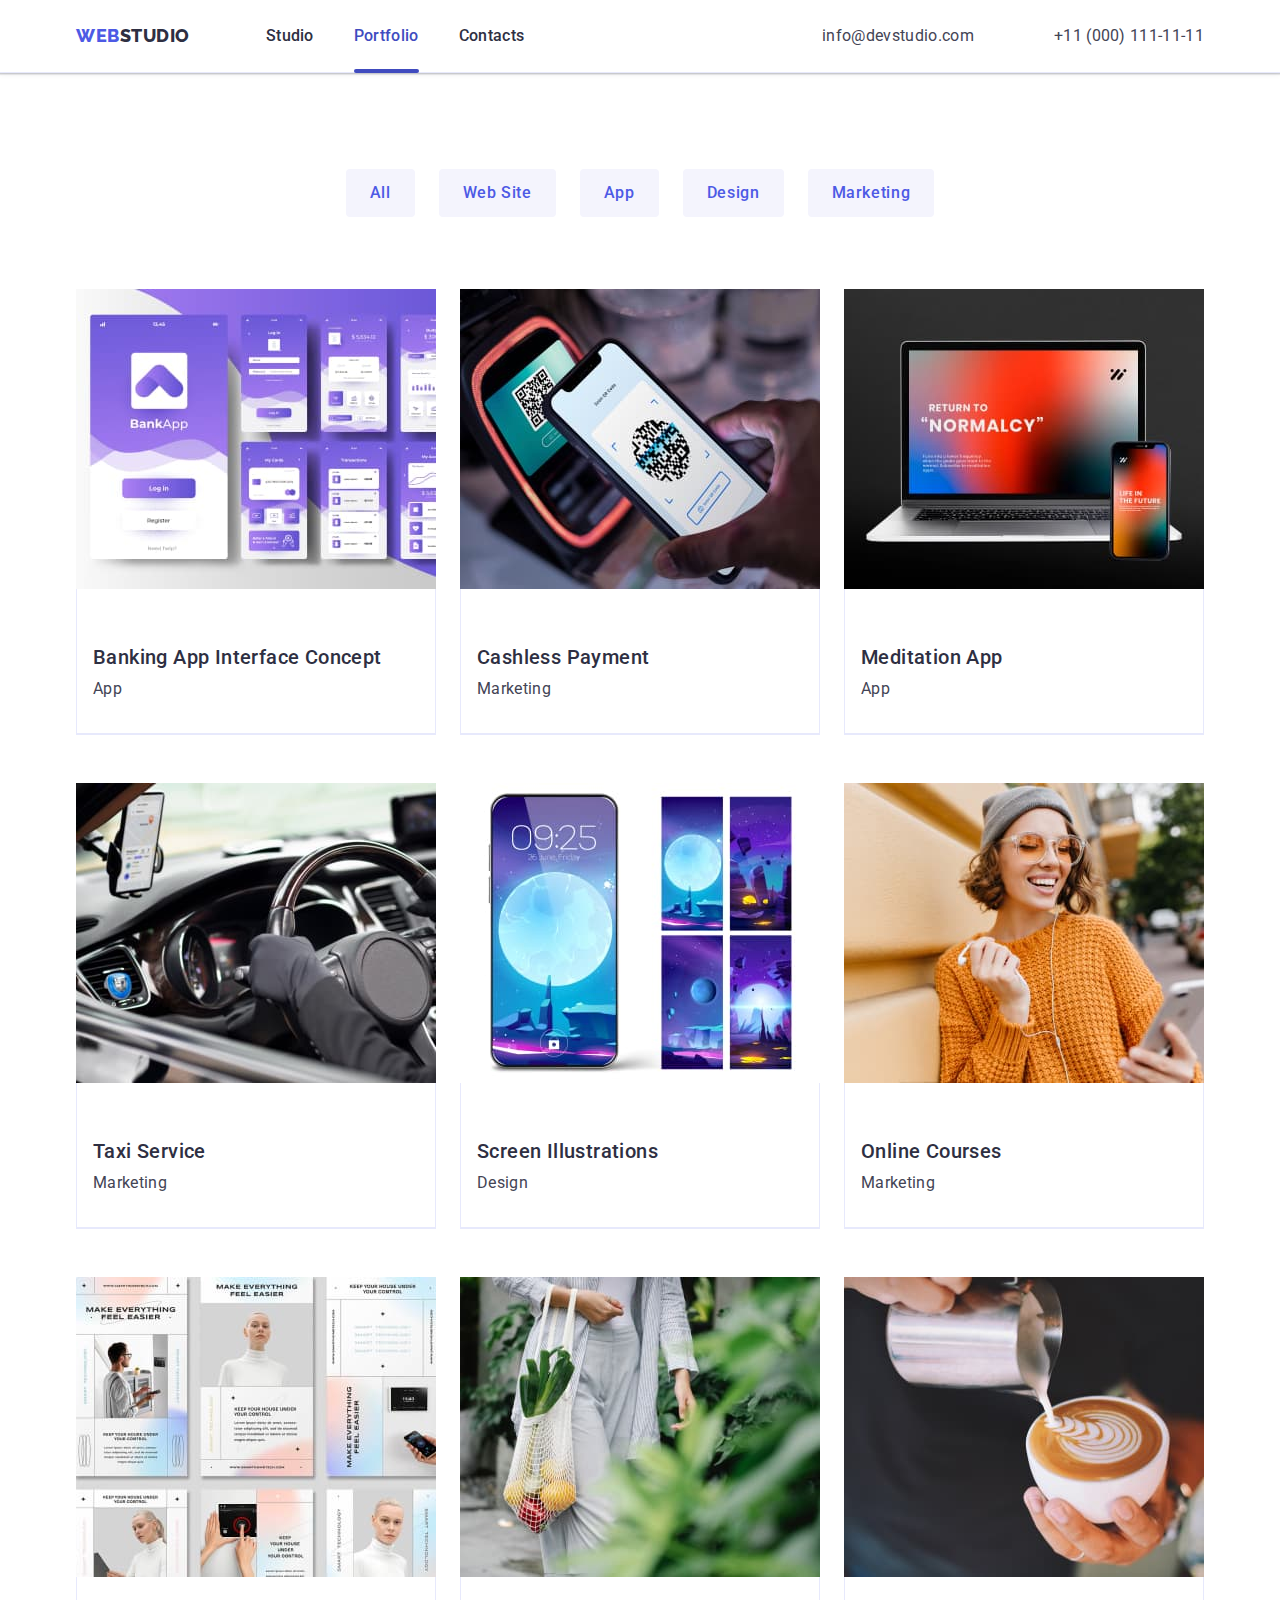
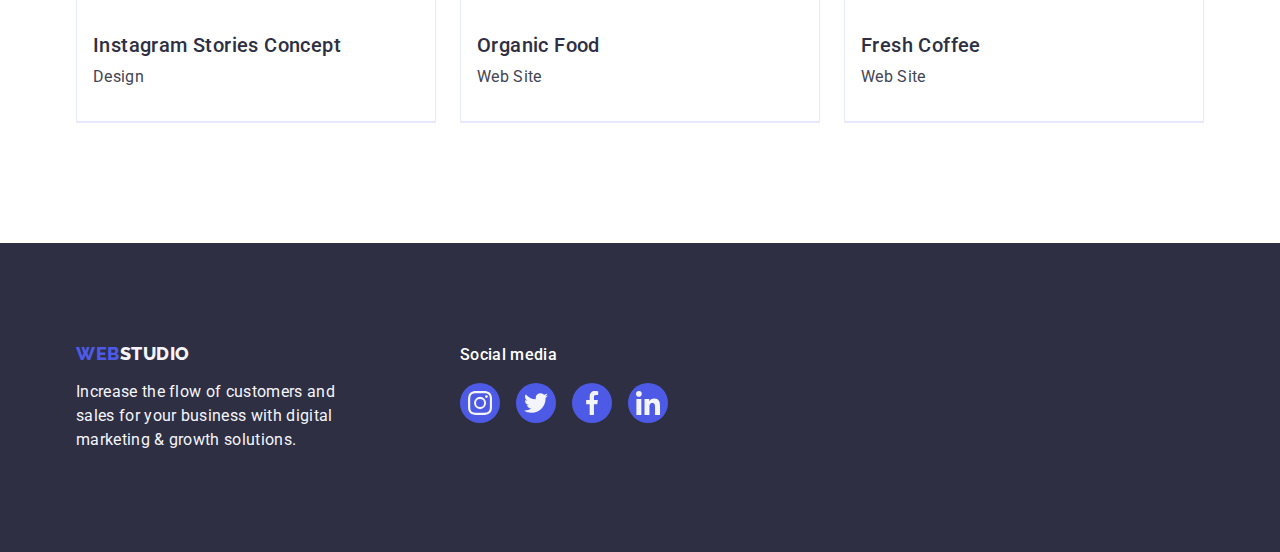
==== portfolio.html @ c42d5bab "Initial commit" ====
<!DOCTYPE html>
<html lang="en">
<head>
    <meta charset="UTF-8">
    <meta http-equiv="X-UA-Compatible" content="IE=edge">
    <meta name="viewport" content="width=device-width, initial-scale=1.0">
    <title>Document</title>
    <link rel="preconnect" href="https://fonts.googleapis.com">
<link rel="preconnect" href="https://fonts.gstatic.com" crossorigin>
<link href="https://fonts.googleapis.com/css2?family=Raleway:wght@800&family=Roboto:wght@400;500;700;900&display=swap" rel="stylesheet">
<link rel="stylesheet" href="https://cdnjs.cloudflare.com/ajax/libs/modern-normalize/1.1.0/modern-normalize.min.css">
<link rel="stylesheet" href="./css/styles.css">
</head>
<body>
    <header class="page-header">
        <div class="container main-nav">
            <nav class="logo-nav">
                <a class="logo-link link" href="./index.html">Web<span class="span-header">Studio</span></a>
                <!-- Навігація -->
                    <ul class="site-nav list">
                        <li class="items"><a class="menu-link link" href="./index.html">Studio</a></li>
                        <li class="items"><a class="menu-link link current" href="./portfolio.html">Portfolio</a></li>
                        <li class="items"><a class="menu-link link" href="">Contacts</a></li>
                    </ul>
                </nav>
                <address class="adress">
                    <ul class="auth-nav list">
                    <li class="items"><a class="link-mail link" href="mailto:info@devstudio.com">info@devstudio.com</a></li>
                    <li class="items"><a class="link-mail link" href="tel:+110001111111">+11 (000) 111-11-11</a></li>
                    </ul>
                </address>
        </div>
    </header>
    <main>
    <section class="card-filter">
        <div class="container">
            <h1 class="visually-hidden">cards</h1>
        <ul class="list btn-flex">
            <li><button class="btn-portf" type="button">All</button></li>
            <li><button class="btn-portf" type="button">Web Site</button></li>
            <li><button class="btn-portf" type="button">App</button></li>
            <li><button class="btn-portf" type="button">Design</button></li>
            <li><button class="btn-portf" type="button">Marketing</button></li>
        </ul>
    <ul class="list flex-container">
        <li class="flex-element">
            <a class="link portf-link" href="">
                <div class="product-thumb">
    <img src="./images/imgcard1.jpg" alt="screencast" width="360">
        <p class="overlay-item">14 Stylish and User-Friendly App Design Concepts · Task Manager App · Calorie Tracker App · Exotic Fruit Ecommerce App · Cloud Storage App</p>
    </div>
    <div class="link-addition">
    <h2 class="headline">Banking App Interface Concept</h2>
    <p class="lead">App</p>
    </div>
        </a>
        </li>
        <li class="flex-element">
                <a class="link portf-link" href="">
                    <div class="product-thumb">
            <img  src="./images/imgcard3.jpg" alt="phone scanner qr" width="360">
            <p class="overlay-item">14 Stylish and User-Friendly App Design Concepts · Task Manager App · Calorie Tracker App · Exotic Fruit Ecommerce App · Cloud Storage App</p>
            </div>
            <div class="link-addition">
            <h2 class="headline">Cashless Payment</h2>
            <p class="lead">Marketing</p>
        </div>
    </a>
        </li>
        <li class="flex-element">
            
                <a class="link portf-link" href="">
                    <div class="product-thumb">
            <img src="./images/imgcard2.jpg" alt="phone with computer" width="360">
            <p class="overlay-item">14 Stylish and User-Friendly App Design Concepts · Task Manager App · Calorie Tracker App · Exotic Fruit Ecommerce App · Cloud Storage App</p>
            </div>
            <div class="link-addition">
            <h2 class="headline">Meditation App</h2>
            <p class="lead">App</p>
            </div>
        </a>
        </li>
        <li class="flex-element">
                <a class="link portf-link" href="">
                    <div class="product-thumb">
            <img src="./images/imgcard4.jpg" alt="hands on the wheel" width="360">
            <p class="overlay-item">14 Stylish and User-Friendly App Design Concepts · Task Manager App · Calorie Tracker App · Exotic Fruit Ecommerce App · Cloud Storage App</p>
            </div>
            <div class="link-addition">
            <h2 class="headline">Taxi Service</h2>
            <p class="lead">Marketing</p>
        </div>
    </a>
        </li>
        <li class="flex-element">
                <a class="link portf-link" href="">
                    <div class="product-thumb">
            <img src="./images/imgcard5.jpg" alt="screens on the phone" width="360">
            <p class="overlay-item">14 Stylish and User-Friendly App Design Concepts · Task Manager App · Calorie Tracker App · Exotic Fruit Ecommerce App · Cloud Storage App</p>
            </div>
            <div class="link-addition">
            <h2 class="headline">Screen Illustrations</h2>
            <p class="lead">Design</p>
        </div>
    </a>
        </li>
        <li class="flex-element">
                <a class="link portf-link" href="">
                    <div class="product-thumb">
            <img src="./images/imgcard6.jpg" alt="the girl smiles" width="360">
            <p class="overlay-item">14 Stylish and User-Friendly App Design Concepts · Task Manager App · Calorie Tracker App · Exotic Fruit Ecommerce App · Cloud Storage App</p>
            </div>
            <div class="link-addition">
            <h2 class="headline">Online Courses</h2>
            <p class="lead">Marketing</p>
        </div>
    </a>
        </li>
        <li class="flex-element">
                <a class="link portf-link" href="">
                    <div class="product-thumb">
            <img src="./images/imgcard7.jpg" alt="Instagram screens" width="360">
            <p class="overlay-item">14 Stylish and User-Friendly App Design Concepts · Task Manager App · Calorie Tracker App · Exotic Fruit Ecommerce App · Cloud Storage App</p>
            </div>
            <div class="link-addition">
            <h2 class="headline">Instagram Stories Concept</h2>
            <p class="lead">Design</p>
        </div>
    </a>
        </li>
        <li class="flex-element">
                <a class="link portf-link" href="">
                    <div class="product-thumb">
            <img src="./images/imgcard8.jpg" alt="woman with a package of groceries" width="360">
            <p class="overlay-item">14 Stylish and User-Friendly App Design Concepts · Task Manager App · Calorie Tracker App · Exotic Fruit Ecommerce App · Cloud Storage App</p>
            </div>
            <div class="link-addition">
            <h2 class="headline">Organic Food</h2>
            <p class="lead">Web Site</p>
        </div>
    </a>
        </li>
        <li class="flex-element">
                <a class="link portf-link" href="">
                    <div class="product-thumb">
            <img src="./images/imgcard9.jpg" alt="a cup of coffee with milk" width="360">
            <p class="overlay-item">14 Stylish and User-Friendly App Design Concepts · Task Manager App · Calorie Tracker App · Exotic Fruit Ecommerce App · Cloud Storage App</p>
            </div>
            <div class="link-addition">
            <h2 class="headline">Fresh Coffee</h2>
            <p class="lead">Web Site</p>
        </div>
    </a>
        </li>
    </ul>
        </div>
    </section>
    </main>
    <!-- Підвал -->
    <footer class="foot">
        <div class="container foot-logo">
            <div class="link-foot">
            <a class="logo-link logo-foot " href="./index.html">Web<span class="footer-span">Studio</span></a>
            <p class="item-foot">Increase the flow of customers and sales for your business with digital marketing & growth solutions.</p>
        </div>
        <div>
            <p class="social-foot">Social media</p>
            <ul class="icon-list-icon list">
                <li class="icon-item">
                    <a class="a-icons link" href=""
                    target="_blank"
                    rel="noopener noreferrer">
                    <svg class="icon-team" width="24" height="24">
                        <use href="./images/icons.svg#icon-instagram2"></use>
                    </svg>
                    </a>
                </li>
                <li class="icon-item">
                    <a class="a-icons link" href=""
                    target="_blank"
                    rel="noopener noreferrer">
                    <svg class="icon-team" width="24" height="24">
                        <use href="./images/icons.svg#icon-twitter1"></use>
                    </svg>
                    </a>
                </li>
                <li class="icon-item">
                    <a class="a-icons link" href=""
                    target="_blank"
                    rel="noopener noreferrer">
                    <svg class="icon-team" width="24" height="24">
                        <use href="./images/icons.svg#icon-facebook1"></use>
                    </svg>
                    </a>
                </li>
                <li class="icon-item">
                    <a class="a-icons link" href=""
                    target="_blank"
                    rel="noopener noreferrer">
                    <svg class="icon-team" width="24" height="24">
                        <use href="./images/icons.svg#icon-linkedin1"></use>
                    </svg>
                    </a>
                </li>
            </ul>
        </div>
           </div>
    </footer>
</body>
</html>
---- css/styles.css ----
:root{
    --background-color-secondary:#F4F4FD;;
    --background-color:#FFFFFF;
    --accent-color:#4d5ae5;
    --primary-color-text:#434455;
    --secondary-color-text:#2e2f42;
    --primary-font: "Roboto", sans-serif;
    --secondary-font: "Raleway", sans-serif;
    --border-color:1px solid #E7E9FC;; 
    --card-set-gap: 24px;
    --fill-color:#f4f4fd;
    --color-a-section-five: #8e8f99;
    --border-color-hover: #404bbf; 
    --modal-background:#FCFCFC;
    --suces:#31D0AA;
    --Subtle-Text:#8E8F99;
    --background-color-close:#E7E9FC;
}
body{
    color: var(--primary-color-text) ;
    font-family: var(--primary-font);
    background-color: var(--background-color);
}

h1,
h2,
h3,
h4,
h5,
h6,
p {
  margin: 0;
}

img {
    display: block;
    max-width: 100%;
    height: auto;
  }
.visually-hidden {
    position: absolute;
    width: 1px;
    height: 1px;
    margin: -1px;
    border: 0;
    padding: 0;
    white-space: nowrap;
    clip-path: inset(100%);
    clip: rect(0 0 0 0);
    overflow: hidden;
  }


.backdrop{
    position: fixed;
    top: 0;
    left: 0;
    width: 100%;
    height: 100%;
    background: rgba(46, 47, 66, 0.4);
    transition: opacity 250ms cubic-bezier(0.4, 0, 0.2, 1),visibility 250ms cubic-bezier(0.4, 0, 0.2, 1);
}
.backdrop.is-hidden .modal{
   transform:translate(-50%,-50%) scale(0) ;
}
.is-hidden{
    visibility: hidden;
    opacity: 0;
    pointer-events: none;
}

.modal{
position: absolute;
top: 50%;
left: 50%;
transform: translate(-50%,-50%) scale(1);
transition:transform 250ms cubic-bezier(0.4, 0, 0.2, 1) ;
width: 408px;
min-height: 584px;
background: var(--modal-background);
box-shadow: 0px 1px 1px rgba(0, 0, 0, 0.14), 0px 1px 3px rgba(0, 0, 0, 0.12), 0px 2px 1px rgba(0, 0, 0, 0.2);
border-radius: 4px;
transition: transform 250ms cubic-bezier(0.4, 0, 0.2, 1);
}

.close{
position: absolute;
top:24px ;
right: 24px;
width: 24px;
height: 24px;
background: var(--background-color-close);
border: 1px solid rgba(0, 0, 0, 0.1);
display: flex;
border-radius: 50%;
align-items: center;
justify-content: center;
padding: 0;
cursor: pointer;
transition: background-color 250ms cubic-bezier(0.4, 0, 0.2, 1),border 250ms cubic-bezier(0.4, 0, 0.2, 1);
}
.close:hover
{
background-color: var(--border-color-hover);
border: none;
}
.close:focus{
background-color: var(--border-color-hover);
border: none;
}

.modal-close-icon{
    transition: fill 250ms cubic-bezier(0.4, 0, 0.2, 1);
}
.close:hover{
    fill: var(--background-color);
}
.close:focus{
    fill: var(--background-color);
}

.list{
    padding: 0;
    margin: 0;
    list-style: none;
}

.link{
    text-decoration: none;
}

.site-nav{
    display: flex;
}
 .auth-nav{
    display: flex;
    gap: 40px;
    margin-top: 24px;
 }

 .auth-nav .items + .items{
    margin-left: 40px;
 }
.site-nav .items:not(:last-child) {
    margin-right: 40px;
}

.main-nav{
    display: flex;
}

.logo-link{
    margin-right: 76px;
    font-family: var(--secondary-font);
    font-weight: 800;
    font-size: 18px;
    line-height: 1.17;
    letter-spacing: 0.03em;
    text-transform: uppercase;
color: var(--accent-color);
text-decoration: none;
}
.span-header{
    color:  var(--secondary-color-text);
}

.page-header{
    border-bottom: var(--border-color-hover);
    box-shadow: 0px 2px 1px rgba(46, 47, 66, 0.08), 0px 1px 1px rgba(46, 47, 66, 0.16), 0px 1px 6px rgba(46, 47, 66, 0.08);
}

.menu-link{
    display: block;
    font-weight: 500;
font-size: 16px;
line-height: 1.5;
letter-spacing: 0.02em;
color: var(--secondary-color-text);
padding-top: 24px;
padding-bottom: 24px;
position: relative;
transition: color 250ms cubic-bezier(0.4, 0, 0.2, 1);
}
.menu-link.current{
    color: #404bbf;
}
.menu-link:after{
    content: "";
    position: absolute;
    left: 0;
    bottom: 0;
    bottom: -1px;
    border-radius: 2px; 
    transform: scaleX(0);
    width: 100%;
    height: 4px;
    background-color: var(--border-color-hover);

    transition: color 250ms cubic-bezier(0.4, 0, 0.2, 1);
}


.menu-link:hover::after,
.menu-link:focus::after,
.menu-link.current::after{
    transform: scaleX(1);
}

.adress{
    margin-left: auto;
    font-style: normal;
    gap: 40px
}

.logo-nav{
    display: flex;
    align-items: center; 
}

.link-mail{
    font-size: 16px;
line-height: 1.5;
letter-spacing: 0.02em;
color: var(--primary-color-text);
transition: color 250ms cubic-bezier(0.4, 0, 0.2, 1);
}


.section{
    max-width: 1440px;
    height: 600px;
    margin-left: auto;
    margin-right: auto;
    background-image:linear-gradient(rgba(46, 47, 66, 0.7) ,rgba(46, 47, 66, 0.7)) ,url(../images/people-office.jpg);
    background-repeat: no-repeat;
   background-position: center;
   background-size: cover;
    background-color: var(--secondary-color-text);;
    padding-top: 188px;
    padding-bottom: 188px;
}

.title{
    margin-bottom: 48px;
    margin-left: auto;
    margin-right: auto;
    max-width: 496px;
    font-size: 56px;
line-height:1.07 ;
text-align: center;
letter-spacing: 0.02em;
color: var(--background-color);
}
.btn{
    display: block; 
    min-width: 169px;
    height: 56px;
    border: none; 
    padding: 16px 32px;
    border-radius: 4px;
    background-color:var(--accent-color);
    cursor: pointer;
    margin-left: auto;
    margin-right: auto;
    font-family: var(--primary-font);
    font-weight: 500;
font-size: 16px;
line-height: 1.5;
letter-spacing: 0.04em;
color: var(--background-color) ;
transition: background-color 250ms cubic-bezier(0.4, 0, 0.2, 1);
}
.btn:hover,
.btn:focus{
    background-color: var(--border-color-hover);
    cursor: pointer;
}

.subject{
    text-align: center;
    margin-bottom: 8px;
    font-weight: 500;
font-size: 20px;
line-height: 1.2;
letter-spacing: 0.02em;
color: var(--secondary-color-text);
}
.item{
    margin-bottom:8px;
    text-align: center;
    font-size: 16px;
line-height: 1.5;
letter-spacing: 0.02em;
color: var(--primary-color-text);
}

.item-work{
    width: calc((100% - 72px) / 4); 
}

.our-works{
    padding-bottom: 120px;
}
.heading{
    margin-top: 0;
    margin-bottom: 72px;
    font-size: 36px;
line-height: 1.11;
text-align: center;
letter-spacing: 0.02em;
text-transform: capitalize;
color: var(--secondary-color-text);
}
.background-section{
    background: var(--background-color-secondary);
    padding-top: 120px;
    padding-bottom: 120px;
}
.headline-team{
    margin-bottom: 72px; 
    font-size: 36px;
line-height: 1.11;
text-align: center;
letter-spacing: 0.02em;
text-transform: capitalize;
color: var(--secondary-color-text);
}
.bgr-text{
    background: var(--background-color);
    border-radius: 0px 0px 4px 4px;
    box-shadow: 0px 1px 6px rgba(46, 47, 66, 0.08), 0px 1px 1px rgba(46, 47, 66, 0.16), 0px 2px 1px rgba(46, 47, 66, 0.08);
}
.foot{
        padding-top: 100px;
        padding-bottom: 100px;
    background: var(--secondary-color-text);
}
.span-footer{
    color: var(--background-color-secondary);
}
.item-foot{
    margin-top: auto;
    margin-bottom: auto;
    width: 264px;
    font-size: 16px;
line-height: 24px;
letter-spacing: 0.02em;
color: var(--background-color-secondary);
}

.container{
    width: 1158px;
    padding-left: 15px;
    padding-right: 15px;
    padding: 0 15px;
    margin: 0 auto;
}

.list-container{
    margin-left: auto;
    margin-right: auto;
    width: 1158px;
}

.work-section{
    padding-top: 120px;
    padding-bottom: 120px;
}
.list-section{
    display: flex;
    gap: var(--card-set-gap); 
    list-style: none;
    margin-bottom: 0;
    margin-top: 0;
}

.foto-item{
    display: flex;
    flex-wrap: wrap;
    gap: var(--card-set-gap);
    
}
.foto-works{
    width: calc((100% - 48px) / 3);
}
.list-team{
    flex-wrap: wrap;
    margin-right: 0;
    display: flex;
    gap: var(--card-set-gap);
    
}
.worker{
    padding: 32px 16px;  
}

.logo-foot{
    display: inline-block;
    margin-right: 0;
    margin-bottom: 16px;
}
.icons-section{
    display: flex;
    align-items: center;
    justify-content: center;
    height: 112px;
    background-color: var(--fill-color);
    border-radius: 4px;
    margin-bottom: 8px;
}
.title-main{
    margin-top: 0;
    margin-bottom: 72px;
    font-size: 36px;
line-height: 1.11;
text-align: center;
letter-spacing: 0.02em;
text-transform: capitalize;
color: var(--secondary-color-text);
}
.icon-list{
    display: flex;
    justify-content: center;
    gap: var(--card-set-gap);
}
  .icon-item{
width: 40px;
height: 40px;
} 
.icon-list-icon{
     display: flex;
    justify-content: center;
    gap: 16px;
}
.a-icon{
    width: 100%;
    height: 100%;
    background-color: var(--accent-color);
    border-radius: 50%;
    display: flex;
    align-items: center;
    justify-content: center;
    transition: background-color 250ms cubic-bezier(0.4, 0, 0.2, 1);
}
.a-icon:hover,
.a-icon:focus{
    background-color: var(--border-color-hover);
    
}
.item-icon{
    width: 100%;
    height: 100%;
    display: flex;
    align-items: center;
    justify-content: center;
}

.icon-team{
    fill: var(--fill-color);
}
.foot-logo{
    display: flex;
    align-items: baseline;
}

.social-foot{
    margin-bottom: 16px;
    font-weight: 500;
    font-size: 16px;
    line-height: 1.5;
    letter-spacing: 0.02em;
    color: var(--background-color);
}
.link-foot{
    margin-right: 120px;
}

.icon-list-icon{
     display: flex;
    justify-content: center;
    gap: 16px;
}

.section-five {
    padding-top: 120px;
    padding-bottom: 120px;
}

.list-customers {
    display: flex;
    gap: var(--card-set-gap);
    margin-bottom: 72px;
   
}
.item-customers {
    width: calc((100% - 96px) / 6);
    height: 88px;
}

.customrs-link {
    width: 100%;
    height: 100%;
    border: 1px solid var(--color-a-section-five);
    border-radius: 4px;
    display: flex;
    align-items: center;
    justify-content: center;
    color: var(--color-a-section-five);
    transition: border-color 250ms cubic-bezier(0.4, 0, 0.2, 1),color 250ms cubic-bezier(0.4, 0, 0.2, 1);
}
.customrs-link:hover,
.customrs-link:focus{
    border-color: var(--border-color-hover);
}
.customrs-link:hover .icon,
.customrs-link:focus .icon{
    fill: var(--border-color-hover);
}
.icon {
    width: 104px;
    height: 56px;
    fill: var(--Subtle-Text);
}
.subject-customers{
    text-align: center;
    margin-bottom: 72px;
    font-weight: 500;
font-size: 36px;
line-height: 1.11;
letter-spacing: 0.02em;
color: var(--secondary-color-text);

}

.a-icons{
      width: 100%;
    height: 100%;
    background-color: var(--accent-color);
    border-radius: 50%;
    display: flex;
    align-items: center;
    justify-content: center;
    transition: background-color 250ms cubic-bezier(0.4, 0, 0.2, 1);
}

.a-icons:hover,
.a-icons:focus,
.a-icons:active{
    background-color:var(--suces);
    
}


/* Portfolio */
body{
    font-family: var(--primary-font);
    color: var(--primary-color-text);
}
.link-logo{
    margin-right: 76px;
    margin-top: 25.5px;
    margin-bottom: 25.5px;
    font-family: var(--secondary-font);
    font-weight: 800;
font-size: 18px;
line-height: 1.17;
letter-spacing: 0.03em;
text-transform: uppercase;
color: var(--accent-color);
}
.list{
    list-style: none; 
}

.header-span{
    color: var(--secondary-color-text);
}

.page-header{
    border-bottom: var(--border-color);

}
.menu-link{
    display: block;
    font-weight: 500;
    font-size: 16px;
    line-height: 1.5;
    letter-spacing: 0.02em;
    color: var(--secondary-color-text);
}
.adress{
    font-style: normal;
}
.portf-link{
    display: block;
    transition: box-shadow 250ms cubic-bezier(0.4, 0, 0.2, 1);
}
.link:hover,
.link:focus{
    color: var(--border-color-hover) ;
}
.adress-portfolio{
    font-style: normal;
}
.logo-nav{
    align-items: center;
}

.mail-link{
    font-size: 16px;
    line-height: 1.5;
    letter-spacing: 0.02em;
    color:var(--primary-color-text);
}
.tel-link{
    font-size: 16px;
    line-height: 1.5;
    letter-spacing: 0.02em;
    color: var(--primary-color-text);
}

.btn-portf{
    transition: color 250ms cubic-bezier(0.4, 0, 0.2, 1),background-color 250ms cubic-bezier(0.4, 0, 0.2, 1),border-color 250ms cubic-bezier(0.4, 0, 0.2, 1),box-shadow 250ms cubic-bezier(0.4, 0, 0.2, 1);
    border: 1px solid var(--border-color);
    text-align: center;
    padding: 12px 24px;
    border-radius: 4px;
    color: var(--accent-color);
    background-color:var(--fill-color) ;
    font-family: var(--primary-font);
    font-weight: 500;
font-size: 16px;
line-height: 1.5;
letter-spacing: 0.04em;
cursor: pointer;
}
.btn-portf:hover,
.btn-portf:focus{
    color:var(--background-color);
    background-color: var(--border-color-hover)
    
}

.headline{
    padding-top: 24px;
    margin-bottom: 8px;
    font-weight: 500;
font-size: 20px;
line-height: 1.2;
letter-spacing: 0.02em;
color: var(--secondary-color-text);
}

.hero-title{
    margin-top: 0;
    margin-bottom: 0;
}

.card-filter{
    padding-top: 96px;
    padding-bottom: 120px;
}

.lead{
    padding: 0;
    margin: 0;
    font-size: 16px;
line-height: 1.5;
letter-spacing: 0.02em;
color: var(--primary-color-text);
}
.foot{
    background-color:  var(--secondary-color-text);
}
.link-footer{
    text-decoration: none;
    font-family: var(--secondary-font);
    font-weight: 800;
font-size: 18px;
line-height: 1.17;
letter-spacing: 0.03em;
text-transform: uppercase;
color: var(--accent-color) ;
}

.footer-span{
    color: var(--fill-color) ;
}
.item-portf{
    margin-top: 16px;
    width: 264px;
    font-weight: 400;
    font-size: 16px;
    line-height: 24px;
    letter-spacing: 0.02em;
    color: var(--fill-color);
}

.container{
    width: 1158px;
    padding-left: 15px;
    padding-right: 15px;
    padding: 0 15px;
    margin: 0 auto;
}
.btn-flex{
display: flex;
justify-content: center;
gap: var(--card-set-gap);
margin-bottom: 72px
 } 
 .flex-container{
    display: flex;
    flex-wrap: wrap;
 }
.link-addition{
    padding: 32px 16px;
    border: var(--border-color);
    border-top: none;
}

.product-thumb{
    position: relative;
    overflow: hidden;
}

.overlay-item{
position: absolute;
left: 0;
top: 0;
width: 100%;
height: 100%;
overflow-y: scroll;
transform: translateY(100%);
transition: transform 250ms cubic-bezier(0.4, 0, 0.2, 1);

color: var(--fill-color);
text-align: center;
font-weight: 400;
font-size: 16px;
line-height: 24px;
padding: 40px 32px;
letter-spacing: 0.02em;
background-color: var(--accent-color);
}

.portf-link:hover .overlay-item{
    transform: translateY(0%);
}
.portf-link:focus .overlay-item{
    transform: translateY(0%);
}


.flex-element{
    width: calc((100% - 48px) / 3);
    margin-right: 24px;
    margin-bottom: 48px;
    gap: var(--card-set-gap);
    border-bottom: var(--border-color);
}

.flex-element:nth-child(3n){
    margin-right: 0;
}

.flex-element:nth-last-child(-n + 3) {
    margin-bottom: 0;}

    .footer-flex{
        display: flex;
    }

    .btn-portf:hover,
    .btn-portf:focus{
        box-shadow: 0px 3px 1px rgba(0, 0, 0, 0.1), 0px 2px 1px rgba(0, 0, 0, 0.08), 0px 2px 2px rgba(0, 0, 0, 0.12);
    }

    .portf-link:hover,
    .portf-link:focus{
        box-shadow: 0px 1px 6px rgba(46, 47, 66, 0.08), 0px 1px 1px rgba(46, 47, 66, 0.16), 0px 2px 1px rgba(46, 47, 66, 0.08);
    }
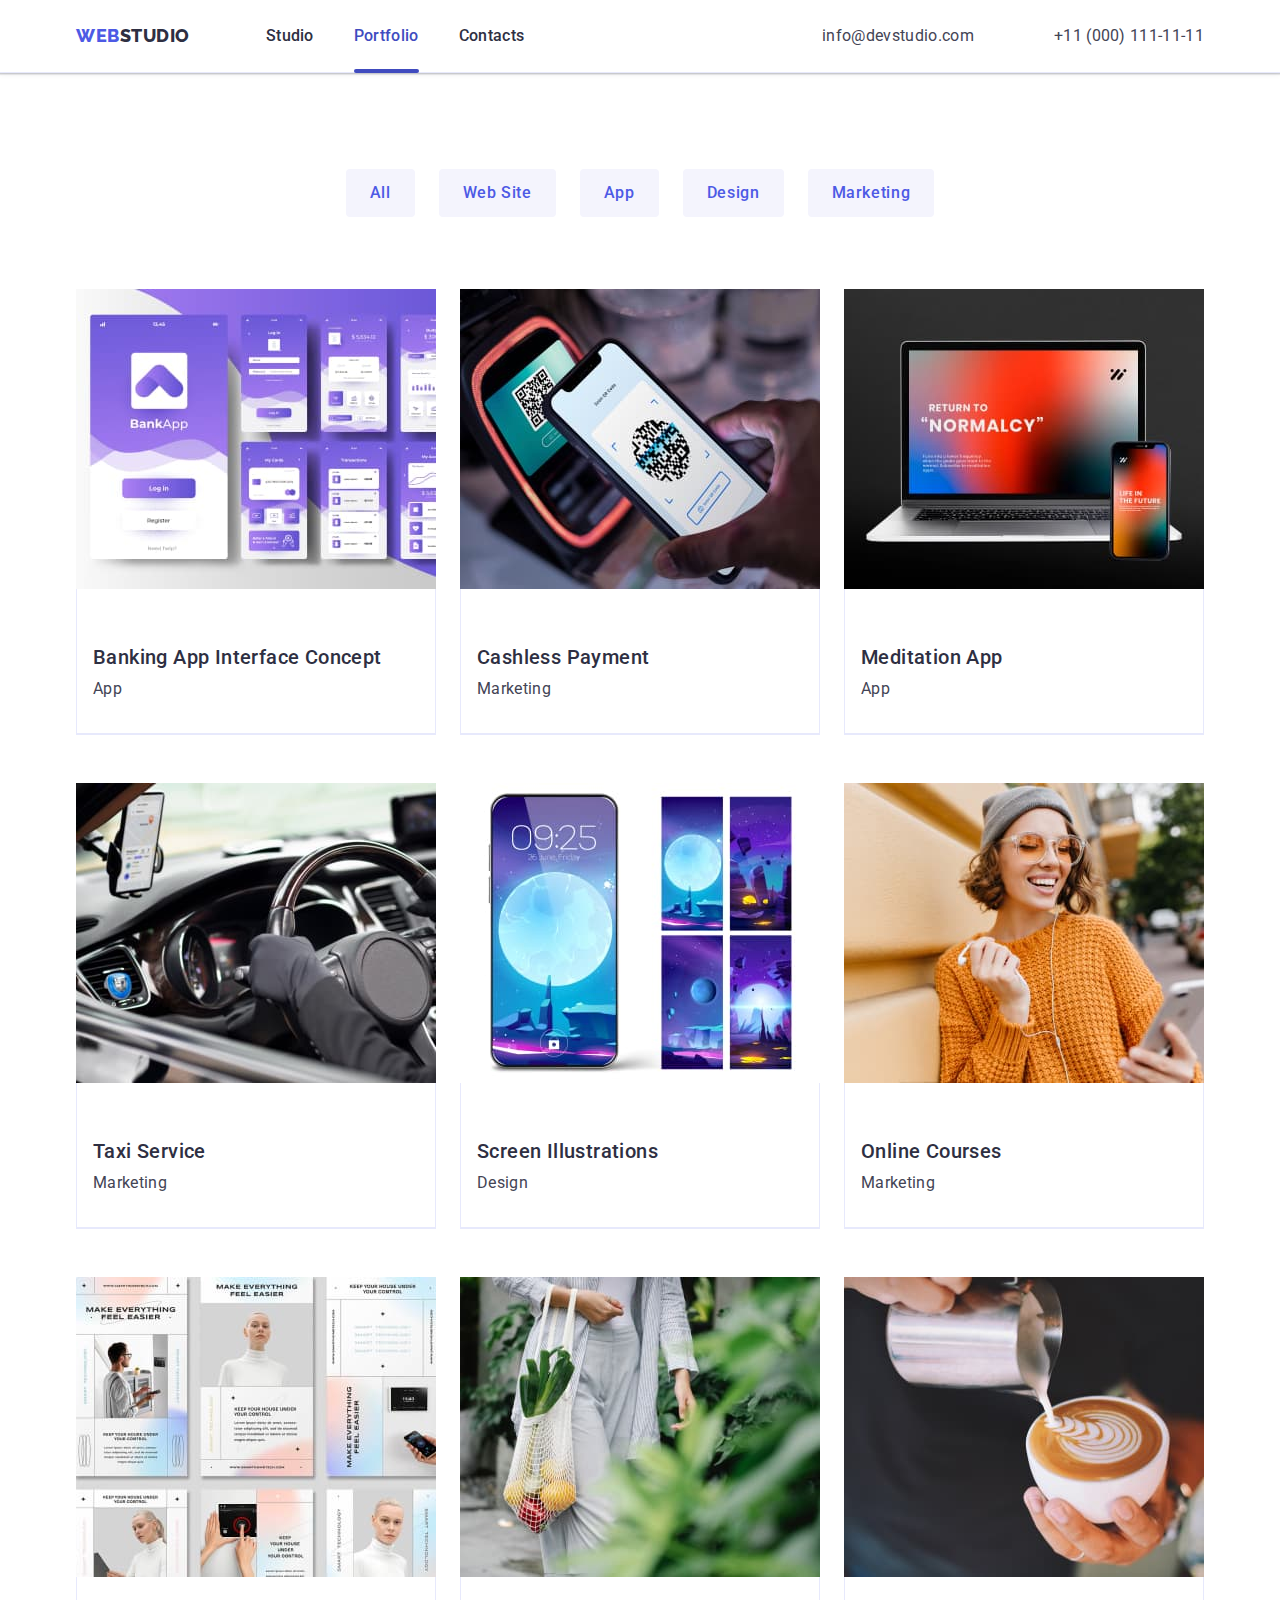
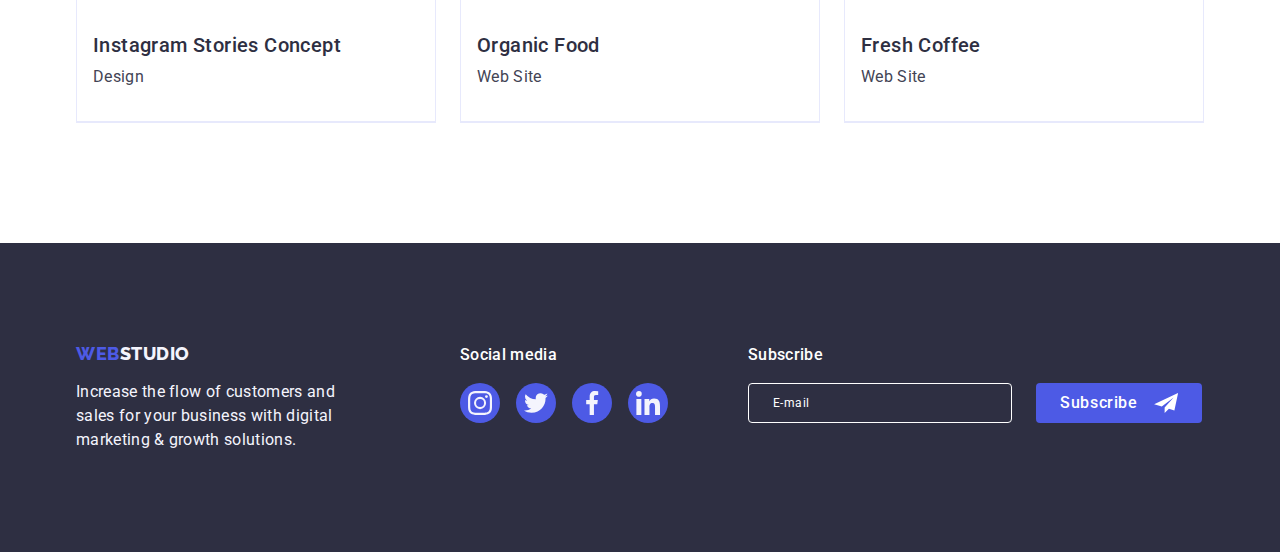
==== commit e0c68d12: "add markup" ====
--- a/portfolio.html
+++ b/portfolio.html
@@ -204,6 +204,24 @@
                 </li>
             </ul>
         </div>
+        <div class="Subscribe-container">
+            <p class="online-title">Subscribe</p>
+            <form class="form-title">
+            <label for="foot-email">
+            <input 
+            type="email"
+            name="foot-email"
+            class="input-emeil"
+            placeholder="E-mail"
+            >
+        </label>
+            <button type="submit" class="Subscribe-btn">Subscribe
+                <svg class="send-icon" width="24" height="20">
+                    <use href="./images/icons.svg#icon-icon-send"></use>
+                </svg>
+            </button>
+        </form>
+        </div>
            </div>
     </footer>
 </body>
--- a/css/styles.css
+++ b/css/styles.css
@@ -80,7 +80,221 @@
 background: var(--modal-background);
 box-shadow: 0px 1px 1px rgba(0, 0, 0, 0.14), 0px 1px 3px rgba(0, 0, 0, 0.12), 0px 2px 1px rgba(0, 0, 0, 0.2);
 border-radius: 4px;
+padding: 24px;
 transition: transform 250ms cubic-bezier(0.4, 0, 0.2, 1);
+}
+.modal-title-p{
+font-weight: 500;
+font-size: 16px;
+line-height: 24px;
+text-align: center;
+letter-spacing: 0.02em;
+color: #2E2F42;
+margin-bottom: 20px;
+margin-top: 44px;
+}
+
+.modal-title{
+font-weight:400;
+font-size: 14px;
+line-height: 1.1;
+text-align: center;
+letter-spacing: 0.02em;
+margin-bottom: 4px;
+color: #8E8F99;
+}
+
+.modal-field{
+    position: relative;
+    margin-bottom: 8px;
+}
+.input-wrap{
+    position: relative;
+}
+
+.modal-input{
+    border-radius: 4px;
+    width: 100%;
+    height: 40px;
+    border: 1px solid rgba(46, 47, 66, 0.4);
+    padding-left: 24px;
+    outline: transparent;
+    margin-top: 4px;
+    transition: border-color 250ms cubic-bezier(0.4, 0, 0.2, 1);
+    font-weight: 400;
+    font-size: 12px;
+    line-height: 14px;
+    letter-spacing: 0.04em;
+    color:#2E2F42;
+   padding-left: 38px;
+    }
+
+    .modal-input:focus{
+        border-color: var(--accent-color);
+    }
+
+    .modal-input:focus + .modal-icon{
+        fill: #4D5AE5;
+    }
+.modal-icon{
+    position: absolute;
+    left: 16px;
+    top: 50%;
+    transform: translateY(-50%);
+    transition:background-color 250mscubic-bezier(0.4, 0, 0.2, 1);
+    
+}
+.modal-input-text{
+resize: none;
+width: 360px;
+height: 138px;
+border: 1px solid rgba(46, 47, 66, 0.4);
+border-radius: 4px;
+font-weight: 400;
+font-size: 12px;
+line-height: 1.1;
+letter-spacing: 0.04em;
+outline: transparent;
+padding: 8px 16px;
+margin-top: 4px;
+margin-bottom: 16px;
+transition:border-color 250ms cubic-bezier(0.4, 0, 0.2, 1);
+}
+
+.modal-input-text:focus{
+    border-color: var(--accent-color);
+
+}
+.input-label{
+font-weight: 400;
+font-size: 12px;
+line-height: 14px;
+letter-spacing: 0.04em;
+color: #8E8F99;
+}
+
+.input-label span{
+    display: block;
+    margin-bottom: 4px;
+}
+
+.check-text{
+    display: flex;
+    align-items: center;
+    font-weight: 400;
+font-size: 12px;
+line-height: 14px;
+letter-spacing: 0.04em;
+color: var(--color-a-section-five);
+}
+
+
+.check-text span{
+width: 16px;
+height: 16px;
+border: 1px solid rgba(46, 47, 66, 0.4);
+border-radius: 2px;
+margin-right: 8px;
+display: flex;
+align-items: center;
+justify-content: center;
+fill: transparent;
+transition:background-color 250ms cubic-bezier(0.4, 0, 0.2, 1);
+}
+
+
+.modal-check:checked + .check-text span{
+    fill:var(--background-color-secondary);
+    border: none;
+    background-color: var(--border-color-hover);
+}
+
+.policy-link{
+font-weight: 400;
+font-size: 12px;
+line-height: 16px;
+letter-spacing: 0.04em;
+color: var(--accent-color);
+margin-left: 5px;
+}
+
+.btn-submit{
+    display: block; 
+    min-width: 169px;
+    height: 56px;
+    border: none; 
+    padding: 16px 32px;
+    border-radius: 4px;
+    background-color:var(--accent-color);
+    cursor: pointer;
+    margin-left: auto;
+    margin-right: auto;
+    font-family: var(--primary-font);
+    font-weight: 500;
+font-size: 16px;
+line-height: 1.5;
+letter-spacing: 0.04em;
+color: var(--background-color) ;
+transition: background-color 250ms cubic-bezier(0.4, 0, 0.2, 1);
+}
+
+ .input-emeil{
+width: 264px;
+height: 40px;
+margin-left: auto;
+ font-weight: 400;
+font-size: 12px;
+line-height: 24px;
+align-items: center;
+letter-spacing: 0.04em;
+border: 1px solid var(--background-color);
+border-radius: 4px;
+background: var(--secondary-color-text);
+color: var(--background-color);
+padding-left: 16px;
+}
+
+.input-emeil::placeholder{
+    color: var(--background-color);
+    padding: 16px 8px;
+}
+.foot-email{
+    padding-bottom: 132px;
+    gap: 24px;
+}
+.online-title{
+    font-weight: 500;
+    font-size: 16px;
+    line-height: 24px;
+    letter-spacing: 0.02em;
+    color: var(--background-color);
+    margin-left: 80px;
+   padding-bottom: 16px;
+}
+.Subscribe-btn{
+font-weight: 500;
+font-size: 16px;
+line-height: 24px;
+display: flex;
+align-items: center;
+text-align: center;
+letter-spacing: 0.04em;
+color: var(--background-color);
+padding: 8px 24px;
+gap: 16px;
+background: var(--accent-color);
+border-radius: 4px;
+border: none;
+cursor: pointer;
+} 
+
+.send-icon{
+    fill: var(--background-color);
+}
+.form-title{
+    margin-left: 80px;
+    gap: 24px;
+    display: flex;
 }
 
 .close{
@@ -196,7 +410,7 @@
     height: 4px;
     background-color: var(--border-color-hover);
 
-    transition: color 250ms cubic-bezier(0.4, 0, 0.2, 1);
+    transition:  250ms cubic-bezier(0.4, 0, 0.2, 1);
 }
 
 
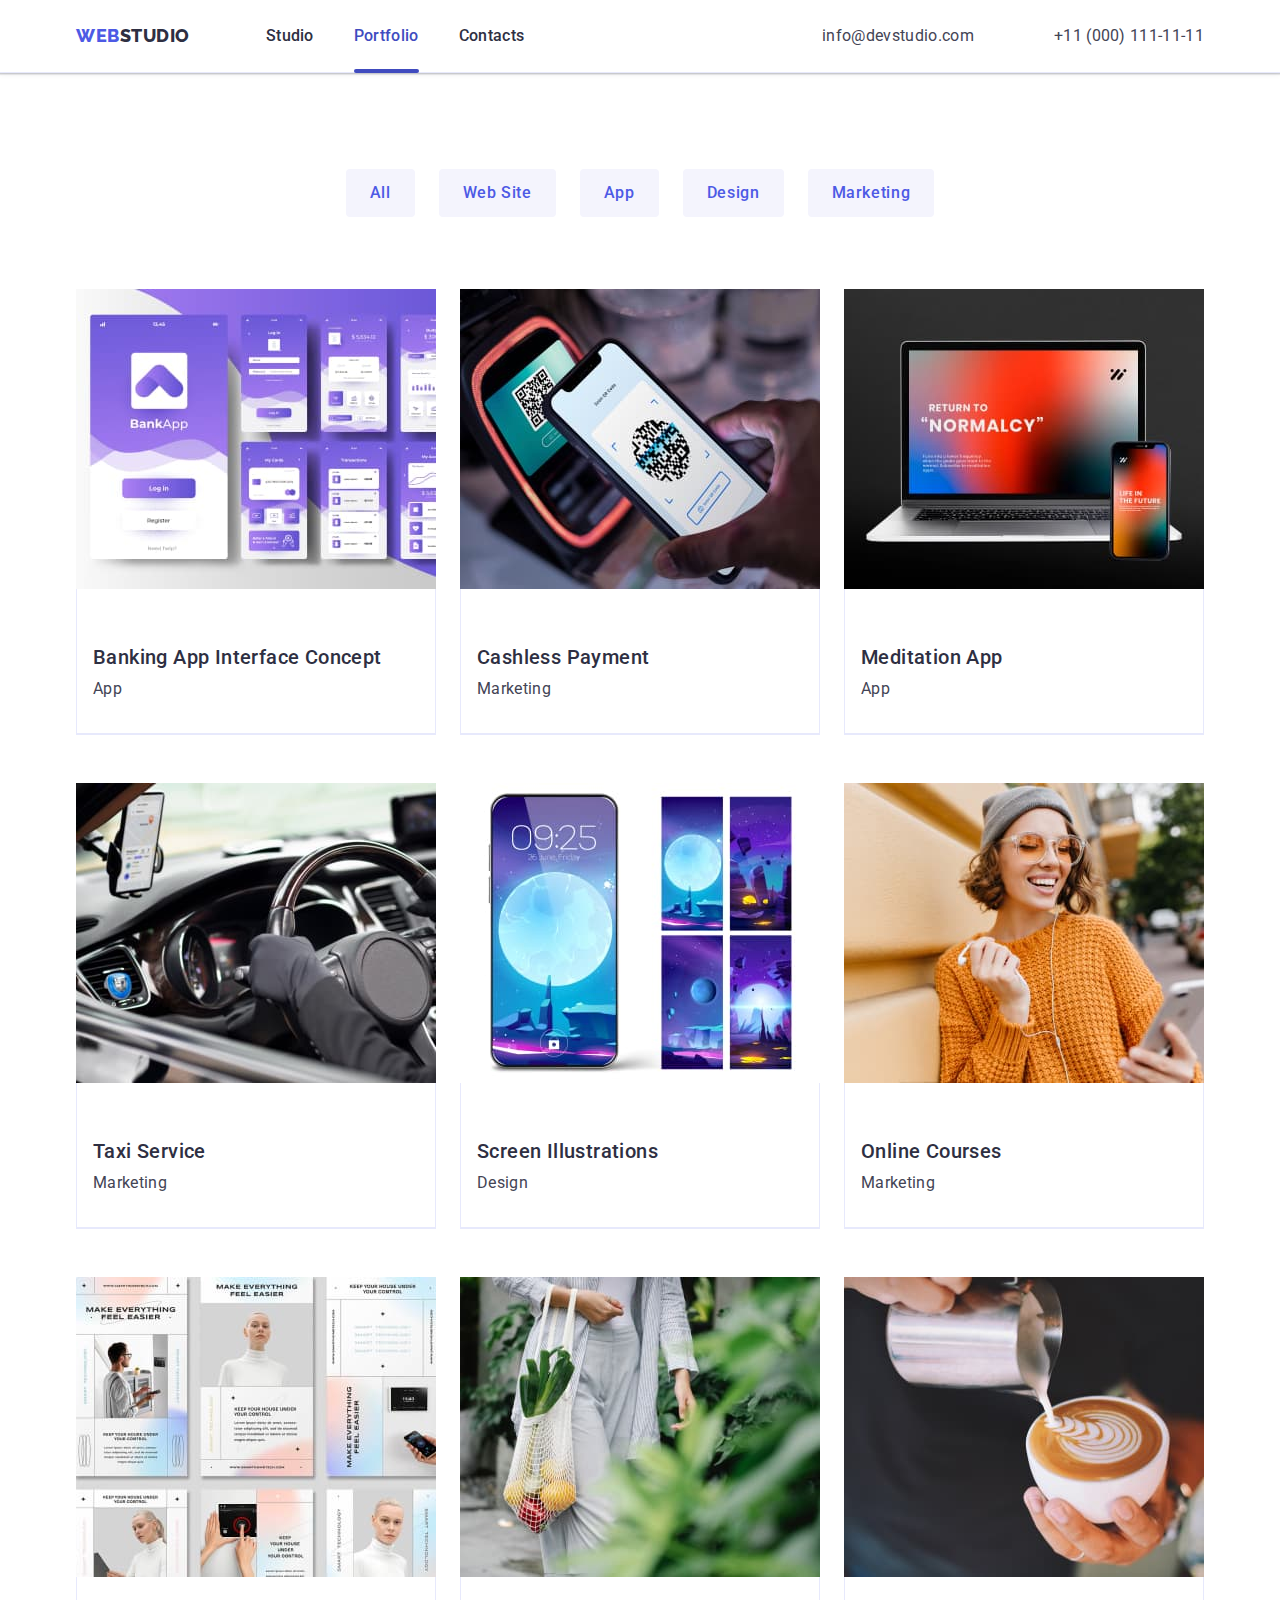
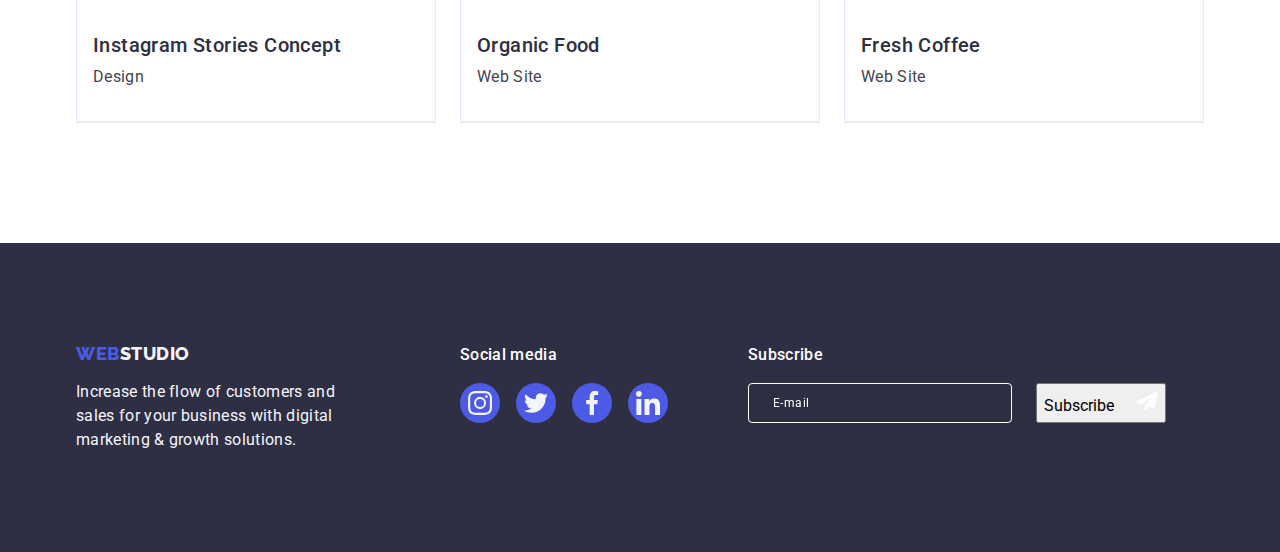
==== commit 14693fae: "add markup" ====
--- a/portfolio.html
+++ b/portfolio.html
@@ -210,6 +210,7 @@
             <label for="foot-email">
             <input 
             type="email"
+            id="foot-email"
             name="foot-email"
             class="input-emeil"
             placeholder="E-mail"
--- a/css/styles.css
+++ b/css/styles.css
@@ -80,7 +80,7 @@
 background: var(--modal-background);
 box-shadow: 0px 1px 1px rgba(0, 0, 0, 0.14), 0px 1px 3px rgba(0, 0, 0, 0.12), 0px 2px 1px rgba(0, 0, 0, 0.2);
 border-radius: 4px;
-padding: 24px;
+padding: 72px 24px 24px 24px;
 transition: transform 250ms cubic-bezier(0.4, 0, 0.2, 1);
 }
 .modal-title-p{
@@ -90,11 +90,11 @@
 text-align: center;
 letter-spacing: 0.02em;
 color: #2E2F42;
-margin-bottom: 20px;
+margin-bottom: 16px;
 margin-top: 44px;
 }
 
-.modal-title{
+/* .modal-title{
 font-weight:400;
 font-size: 14px;
 line-height: 1.1;
@@ -102,7 +102,7 @@
 letter-spacing: 0.02em;
 margin-bottom: 4px;
 color: #8E8F99;
-}
+} */
 
 .modal-field{
     position: relative;
@@ -117,15 +117,15 @@
     width: 100%;
     height: 40px;
     border: 1px solid rgba(46, 47, 66, 0.4);
-    padding-left: 24px;
     outline: transparent;
+    background-color: transparent;
     margin-top: 4px;
     transition: border-color 250ms cubic-bezier(0.4, 0, 0.2, 1);
     font-weight: 400;
     font-size: 12px;
     line-height: 14px;
     letter-spacing: 0.04em;
-    color:#2E2F42;
+    -color:var(--secondary-color-text);
    padding-left: 38px;
     }
 
@@ -134,14 +134,14 @@
     }
 
     .modal-input:focus + .modal-icon{
-        fill: #4D5AE5;
+        fill: var(--accent-color);
     }
 .modal-icon{
     position: absolute;
     left: 16px;
     top: 50%;
     transform: translateY(-50%);
-    transition:background-color 250mscubic-bezier(0.4, 0, 0.2, 1);
+    transition:fill 250mscubic-bezier(0.4, 0, 0.2, 1);
     
 }
 .modal-input-text{
@@ -160,17 +160,29 @@
 margin-bottom: 16px;
 transition:border-color 250ms cubic-bezier(0.4, 0, 0.2, 1);
 }
-
+.modal-check{
+    width: 16px;
+    height: 16px;
+    border: 1px solid rgba(46, 47, 66, 0.4);
+    border-radius: 2px;
+    transition: background-color 250ms cubic-bezier(0.4, 0, 0.2, 1);
+    display: inline-flex;
+    align-items: center ;
+    justify-content: center;
+    fill: transparent;
+}
 .modal-input-text:focus{
     border-color: var(--accent-color);
 
 }
 .input-label{
+display: block;    
 font-weight: 400;
 font-size: 12px;
-line-height: 14px;
+line-height: 1.17;
 letter-spacing: 0.04em;
-color: #8E8F99;
+margin-bottom: 4px; 
+color: var(--color-a-section-five);
 }
 
 .input-label span{
@@ -183,25 +195,10 @@
     align-items: center;
     font-weight: 400;
 font-size: 12px;
-line-height: 14px;
+line-height: 1.17;
 letter-spacing: 0.04em;
 color: var(--color-a-section-five);
 }
-
-
-.check-text span{
-width: 16px;
-height: 16px;
-border: 1px solid rgba(46, 47, 66, 0.4);
-border-radius: 2px;
-margin-right: 8px;
-display: flex;
-align-items: center;
-justify-content: center;
-fill: transparent;
-transition:background-color 250ms cubic-bezier(0.4, 0, 0.2, 1);
-}
-
 
 .modal-check:checked + .check-text span{
     fill:var(--background-color-secondary);
@@ -222,6 +219,7 @@
     display: block; 
     min-width: 169px;
     height: 56px;
+    font-family: "Roboto", sans-serif;
     border: none; 
     padding: 16px 32px;
     border-radius: 4px;
@@ -244,14 +242,15 @@
 margin-left: auto;
  font-weight: 400;
 font-size: 12px;
-line-height: 24px;
+line-height: 1.5;
 align-items: center;
 letter-spacing: 0.04em;
 border: 1px solid var(--background-color);
 border-radius: 4px;
-background: var(--secondary-color-text);
 color: var(--background-color);
 padding-left: 16px;
+background-color: transparent;
+filter: drop-shadow(0px 4px 4px rgba(0, 0, 0, 0.15));
 }
 
 .input-emeil::placeholder{
@@ -269,12 +268,15 @@
     letter-spacing: 0.02em;
     color: var(--background-color);
     margin-left: 80px;
-   padding-bottom: 16px;
-}
-.Subscribe-btn{
+   margin-bottom: 16px;
+
+}
+.subscribe-btn{
 font-weight: 500;
 font-size: 16px;
 line-height: 24px;
+min-width: 165px;
+justify-content: center;
 display: flex;
 align-items: center;
 text-align: center;
@@ -290,6 +292,7 @@
 
 .send-icon{
     fill: var(--background-color);
+    margin-left: 16px;
 }
 .form-title{
     margin-left: 80px;
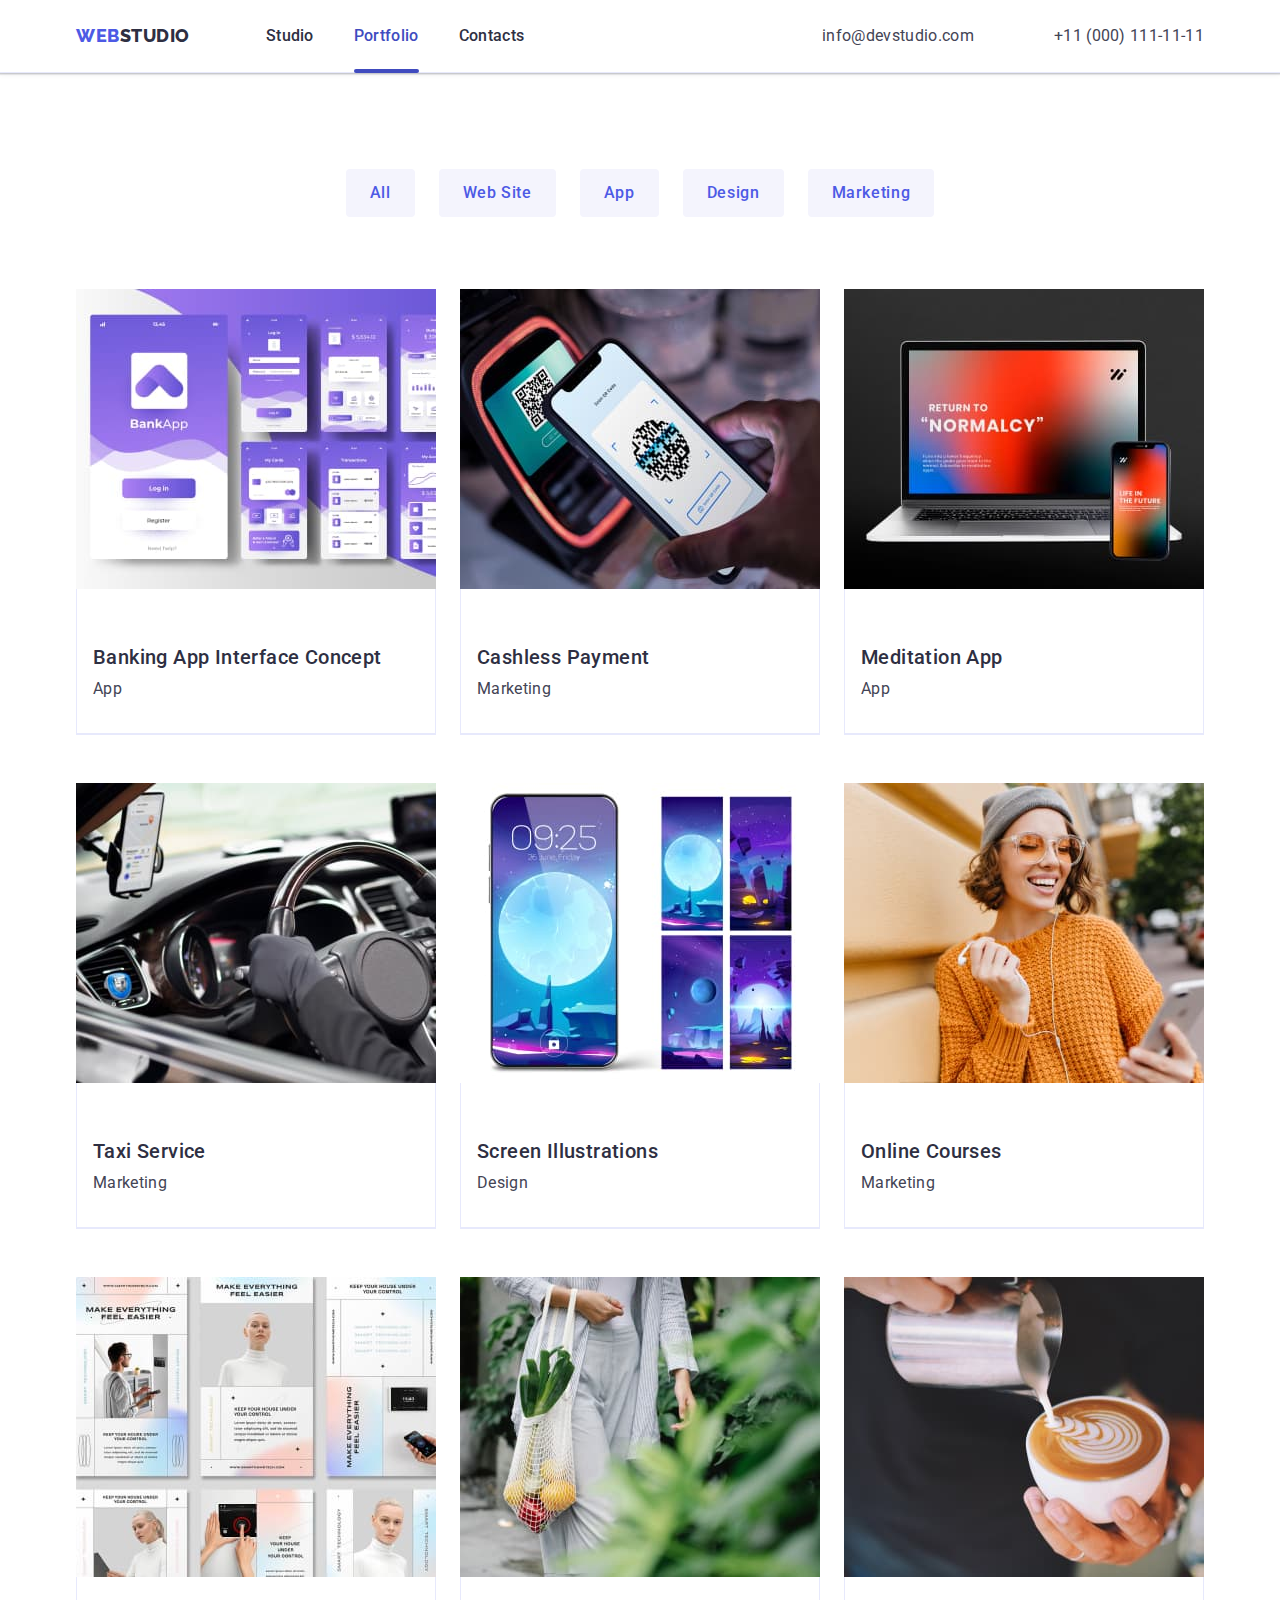
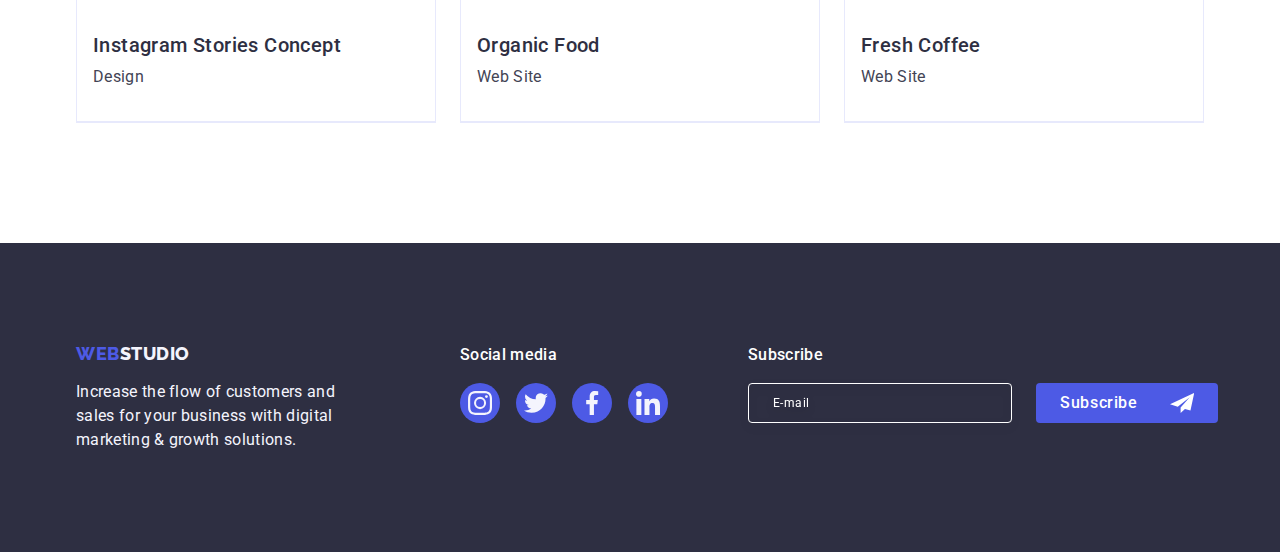
==== commit 4280a07a: "reqiured" ====
--- a/portfolio.html
+++ b/portfolio.html
@@ -204,20 +204,20 @@
                 </li>
             </ul>
         </div>
-        <div class="Subscribe-container">
+        <div class="subscribe-container">
             <p class="online-title">Subscribe</p>
             <form class="form-title">
-            <label for="foot-email">
+            <label for="foot-email" class="inp-label">
             <input 
+            id="foot-email"
             type="email"
-            id="foot-email"
             name="foot-email"
             class="input-emeil"
             placeholder="E-mail"
             >
         </label>
-            <button type="submit" class="Subscribe-btn">Subscribe
-                <svg class="send-icon" width="24" height="20">
+            <button type="submit" class="subscribe-btn">Subscribe
+                <svg class="send-icon" width="24" height="24">
                     <use href="./images/icons.svg#icon-icon-send"></use>
                 </svg>
             </button>
--- a/css/styles.css
+++ b/css/styles.css
@@ -86,7 +86,7 @@
 .modal-title-p{
 font-weight: 500;
 font-size: 16px;
-line-height: 24px;
+line-height: 1.5;
 text-align: center;
 letter-spacing: 0.02em;
 color: #2E2F42;
@@ -94,18 +94,9 @@
 margin-top: 44px;
 }
 
-/* .modal-title{
-font-weight:400;
-font-size: 14px;
-line-height: 1.1;
-text-align: center;
-letter-spacing: 0.02em;
-margin-bottom: 4px;
-color: #8E8F99;
-} */
 
 .modal-field{
-    position: relative;
+    /* position: relative; */
     margin-bottom: 8px;
 }
 .input-wrap{
@@ -146,19 +137,25 @@
 }
 .modal-input-text{
 resize: none;
-width: 360px;
-height: 138px;
+width: 100%;
+height: 120px;
 border: 1px solid rgba(46, 47, 66, 0.4);
 border-radius: 4px;
 font-weight: 400;
 font-size: 12px;
-line-height: 1.1;
+line-height: 1.17;
 letter-spacing: 0.04em;
+background-color: transparent;
+color: rgba(46, 47, 66, 0.4);
 outline: transparent;
 padding: 8px 16px;
 margin-top: 4px;
 margin-bottom: 16px;
 transition:border-color 250ms cubic-bezier(0.4, 0, 0.2, 1);
+}
+
+.modalfield-check{
+    margin-bottom: 24px;
 }
 .modal-check{
     width: 16px;
@@ -272,21 +269,21 @@
 
 }
 .subscribe-btn{
+font-size: 16px;
 font-weight: 500;
-font-size: 16px;
-line-height: 24px;
+line-height: 1.5;
 min-width: 165px;
+display: flex;
 justify-content: center;
-display: flex;
 align-items: center;
 text-align: center;
 letter-spacing: 0.04em;
 color: var(--background-color);
 padding: 8px 24px;
 gap: 16px;
-background: var(--accent-color);
+background-color: var(--accent-color);
+border: none;
 border-radius: 4px;
-border: none;
 cursor: pointer;
 } 
 
